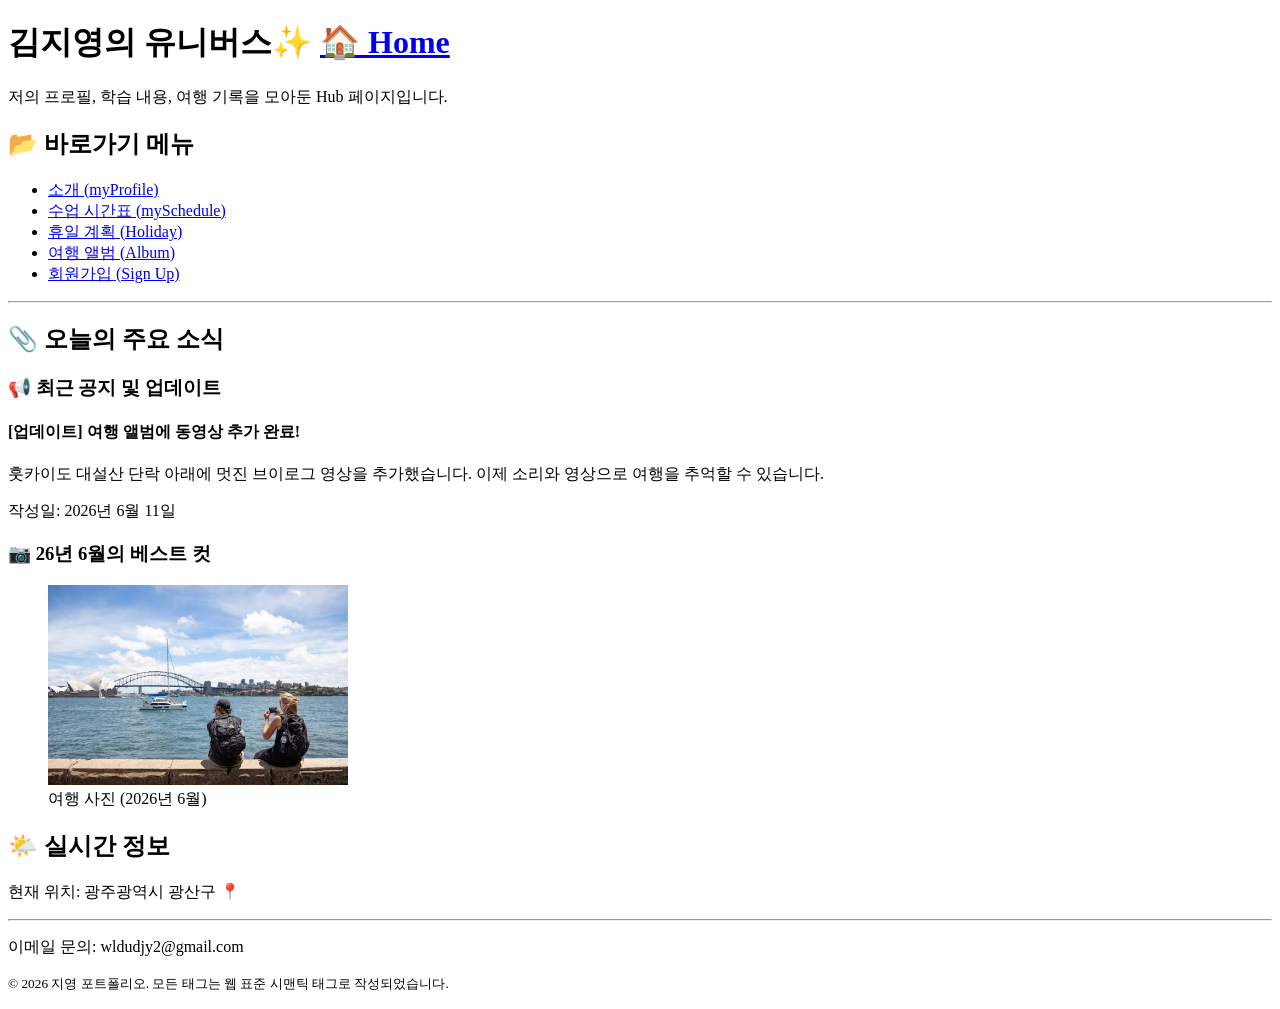
==== html/index.html @ 89a0f621 "26.07.15 교육장" ====
<!DOCTYPE html>
<html lang="ko">
<head>
    <meta charset="UTF-8">
     <meta name="viewport" content="width=device-width, initial-scale=1.0">
    <title>나의 개인 포털</title>
    <link rel="stylesheet" href="../CSS/style.css">
</head>
<body>
    <div class="container">
    <header>
        <h1>김지영의 유니버스✨ <a href="index.html" class="home-button">🏠 Home</a></h1>
        <p>저의 프로필, 학습 내용, 여행 기록을 모아둔 Hub 페이지입니다.</p>
    </header>
    <nav>
        <h2>📂 바로가기 메뉴</h2>
        <ul>
            <li><a href="myProfile.html">소개 (myProfile)</a></li>
            <li><a href="myClass.html">수업 시간표 (mySchedule)</a></li>
            <li><a href="myHoliday.html">휴일 계획 (Holiday)</a></li>
            <li><a href="myTrip.html">여행 앨범 (Album)</a></li>
            <li><a href="signUp.html">회원가입 (Sign Up)</a></li>
        </ul>
    </nav>
    <hr>

    <div class="content-wrapper">
        <main>    
            <h2>📎 오늘의 주요 소식</h2>

        <section> 
            <h3>📢 최근 공지 및 업데이트</h3>
            <article>
                <h4> [업데이트] 여행 앨범에 동영상 추가 완료!</h4>
                <p>훗카이도 대설산 단락 아래에 멋진 브이로그 영상을 추가했습니다. 이제 소리와 영상으로 여행을 추억할 수 있습니다.</p>
                <p>작성일: <time datetime="2026-06-11">2026년 6월 11일</time></p>
            </article>
        </section>
        <section>
            <h3>📷 26년 6월의 베스트 컷</h3>
            <figure>
                <img src="../media/image1.jpeg" alt="여행사진" width="300">
                <figcaption>여행 사진 (2026년 6월)</figcaption>
            </figure>
        </section>
        </main>

        <aside>
             <h2>🌤️ 실시간 정보</h2>
                <p>현재 위치: 광주광역시 광산구 📍</p>
        </aside>
        </div>

        <hr>
        <footer>
            <p>이메일 문의: wldudjy2@gmail.com</p>
            <p><small>© 2026 지영 포트폴리오. 모든 태그는 웹 표준 시맨틱 태그로 작성되었습니다.</small></p>
        </footer>
</div>
</body>
</html>
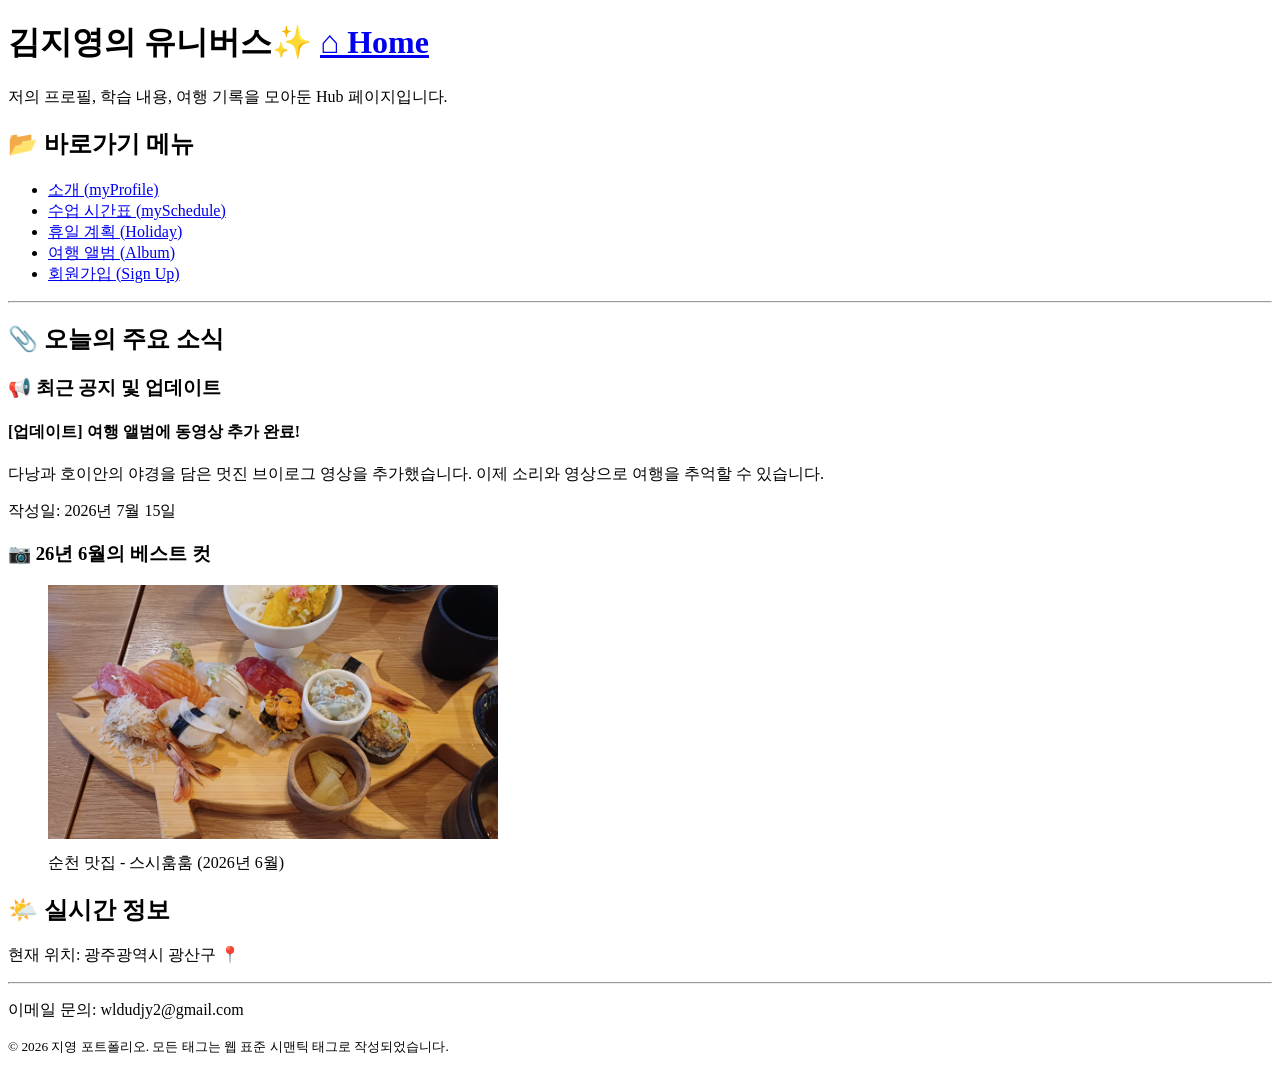
==== commit 81c7e34f: "CSS 편집 및 media 변경" ====
--- a/html/index.html
+++ b/html/index.html
@@ -9,7 +9,7 @@
 <body>
     <div class="container">
     <header>
-        <h1>김지영의 유니버스✨ <a href="index.html" class="home-button">🏠 Home</a></h1>
+        <h1>김지영의 유니버스✨ <a href="index.html" class="home-button">⌂ Home</a></h1>
         <p>저의 프로필, 학습 내용, 여행 기록을 모아둔 Hub 페이지입니다.</p>
     </header>
     <nav>
@@ -32,15 +32,15 @@
             <h3>📢 최근 공지 및 업데이트</h3>
             <article>
                 <h4> [업데이트] 여행 앨범에 동영상 추가 완료!</h4>
-                <p>훗카이도 대설산 단락 아래에 멋진 브이로그 영상을 추가했습니다. 이제 소리와 영상으로 여행을 추억할 수 있습니다.</p>
-                <p>작성일: <time datetime="2026-06-11">2026년 6월 11일</time></p>
+                <p>다낭과 호이안의 야경을 담은 멋진 브이로그 영상을 추가했습니다. 이제 소리와 영상으로 여행을 추억할 수 있습니다.</p>
+                <p>작성일: <time datetime="2026-07-15">2026년 7월 15일</time></p>
             </article>
         </section>
         <section>
             <h3>📷 26년 6월의 베스트 컷</h3>
             <figure>
-                <img src="../media/image1.jpeg" alt="여행사진" width="300">
-                <figcaption>여행 사진 (2026년 6월)</figcaption>
+                <img src="../media/image4.jpg" alt="순천맛집_스스훔훔" width="450" style="margin-bottom: 10px;">
+                <figcaption>순천 맛집 - 스시훔훔 (2026년 6월)</figcaption>
             </figure>
         </section>
         </main>
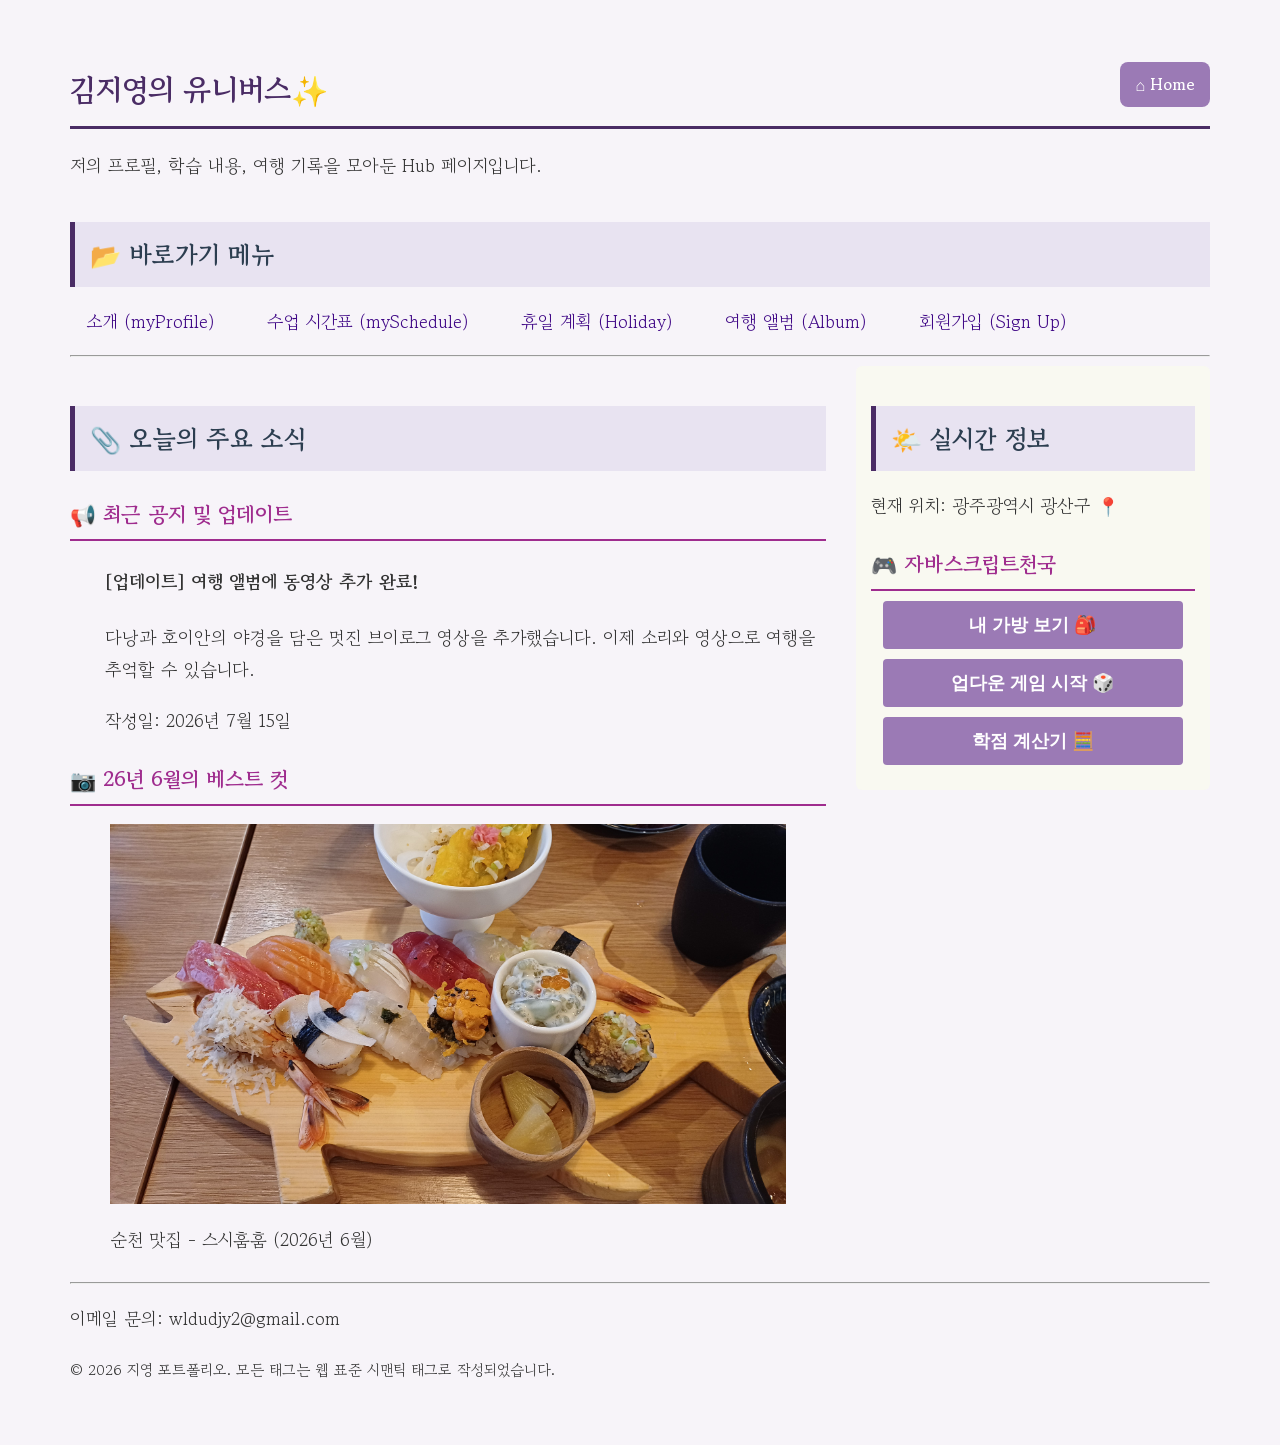
==== commit 8c3aaa52: "26.07.16 교육장" ====
--- a/html/index.html
+++ b/html/index.html
@@ -4,7 +4,7 @@
     <meta charset="UTF-8">
      <meta name="viewport" content="width=device-width, initial-scale=1.0">
     <title>나의 개인 포털</title>
-    <link rel="stylesheet" href="../CSS/style.css">
+    <link rel="stylesheet" href="../css/style.css">
 </head>
 <body>
     <div class="container">
@@ -48,6 +48,12 @@
         <aside>
              <h2>🌤️ 실시간 정보</h2>
                 <p>현재 위치: 광주광역시 광산구 📍</p>
+                <section class="game-area">
+                <h3>🎮 자바스크립트천국</h3>
+                <button class="btn-submit" onclick="showMyBag()">내 가방 보기 🎒</button>
+                <button class="btn-submit" onclick="startGame()">업다운 게임 시작 🎲</button>
+                <button class="btn-submit" onclick="checkGrade()">학점 계산기 🧮</button>
+                </section>
         </aside>
         </div>
 
@@ -57,5 +63,8 @@
             <p><small>© 2026 지영 포트폴리오. 모든 태그는 웹 표준 시맨틱 태그로 작성되었습니다.</small></p>
         </footer>
 </div>
+<script src="../script/bag.js"></script>
+<script src="../script/upDown.js"></script>
+<script src="../script/grade.js"></script>
 </body>
 </html>
--- a/css/style.css
+++ b/css/style.css
@@ -0,0 +1,299 @@
+
+@import url('https://fonts.googleapis.com/css2?family=Gowun+Batang:wght@400;700&display=swap');
+
+body {
+    font-family: 'Gowun Batang', serif;
+    font-weight: 400;
+    line-height: 1.8;                  
+    color: #333333;                  
+    background-color: #f7f4f9;       
+    font-size: 18px;
+}
+
+article {
+    padding-left: 35px;
+}
+
+.home-button{
+    float:right;
+    background-color:#9B7AB5;
+    color:white;
+    padding:8px 15px;
+    border-radius:8px;
+    text-decoration:none;
+    font-size:16px;
+    
+}
+
+.home-button:hover{
+    background:none;
+    background-color:#6A4F8A;
+}
+
+h1 {
+    color: #4A2C65;         /* 신뢰감을 주는 짙은 남색(Navy) */
+    font-size: 30px;           /* 글자 크기 */
+    padding-bottom: 10px;     /* 밑줄과 글자 사이의 여백 */
+    border-bottom: 3px solid #4A2C65; /* 제목 아래에 도톰한 메인 컬러 선 추가 */
+}
+
+h2 {
+    color: #2c3e50;             /* 메인 남색 적용 */
+    font-size: 25px;           /* h1보다 조금 작은 크기 */
+    background-color: #e8e3f1;  /* 밝은 보라색 배경색으로 한 줄을 채움 */
+    padding: 10px 15px;         /* 박스 내부 여백 (상하 10px, 좌우 15px) */
+    border-left: 5px solid #4A2C65; /* 왼쪽에 포인트가 되는 보라색 두꺼운 선 추가 */
+    margin-top: 40px;           /* 위쪽 콘텐츠와 충분한 거리 확보 */
+    margin-bottom: 15px;        /* 아래쪽 콘텐츠와의 간격 */
+}
+
+h3 {
+    color: #9f2c8e;             /* 포인트 자주색 적용 */
+    font-size: 21px;           /* 본문보다 약간 큰 크기 */
+    padding-bottom: 5px;        /* 밑줄과의 간격 */
+    border-bottom: 2px solid #9f2c8e; /* 아래쪽에 깔끔한 실선 추가 */
+    margin-top: 25px;
+    margin-bottom: 10px;
+}
+
+a {
+    color: #3f0786;         /* 링크는 선명한 보라색 */
+    text-decoration: none;  /* 밑줄 제거하여 깔끔하게 처리 */
+}
+
+a:hover {
+    text-decoration: underline;
+}
+
+* {
+    box-sizing: border-box;
+}
+
+.container {
+    max-width: 1200px;       
+    margin: 12px auto;         /* 위아래 여백은 12px, 좌우는 알아서(auto) 채워 중앙 정렬 */
+    padding: 30px;          /* 브라우저 가장자리에 딱 붙지 않도록 안쪽 여백 추가 */
+}
+
+.trip-card {
+    background-color: #ffffff;      /* 카드 배경은 깔끔한 흰색 */
+    border: 1px solid #e0e0e0;      /* 연한 회색 테두리 선 */
+    border-radius: 15px;             /* 모서리를 부드럽게 깎음 */
+    padding: 20px;                  /* 카드 내부 테두리와 콘텐츠 사이의 두툼한 여백 */
+    margin-bottom: 25px;            /* 카드와 카드 사이가 떨어지도록 바깥 아래 여백 추가 */
+    
+    
+    /* 그림자 효과 효과 (선택 사항이지만 박스 모델의 입체감을 주기 좋습니다) */
+    box-shadow: 0 2px 5px rgba(0,0,0,0.05); 
+
+    /* 위치 변경(transform)과 그림자(box-shadow)가 변할 때 0.3초 동안 부드럽게 움직이도록 설정 */
+    transition: transform 0.3s ease, box-shadow 0.3s ease;
+}
+
+.trip-card:hover {
+    transform: translateY(-8px);     /* 카드를 Y축(위쪽) 방향으로 8px만큼 들어 올림 */
+    box-shadow: 0 10px 20px rgba(0, 0, 0, 0.15); /* 그림자를 더 넓고 진하게 하여 공중 붕 뜬 입체감 부여 */
+}
+
+.trip-grid-container {
+    display: grid;                  /* 카드들을 가로로 나란히 배치 */
+    grid-template-columns: repeat(3, 1fr); /* 세 개의 열로 나누기 */
+    gap: 15px;                          /* 카드 사이의 간격을 일정하게 유지 */
+    margin-top: 25px;                     /* 위쪽 콘텐츠와의 간격 */
+}
+
+/* 카드 내부의 이미지 조절 */
+.trip-card img {
+    display: block;                 /* 이미지를 블록화하여 아래 글씨와 자연스럽게 줄바꿈 */
+    margin-bottom: 2px;            /* 이미지와 아래 설명 글씨 사이의 여백 */
+    max-width: 100%;                /* 이미지가 부모 박스 밖으로 삐져나가지 않게 방지 */
+    height: 250px;
+    margin: 0 auto;                 /* 이미지가 카드 안에서 중앙에 위치하도록 설정 */
+}
+
+figure img{
+    width: 100%;
+    height: auto;
+    margin-bottom: 10px;
+}
+
+audio {
+    display: block;
+    margin: 0 auto;
+}
+
+/* 시간표 테이블 정돈 (myClass.html) */
+table {
+    width: 100%;                    /* 테이블이 부모 폭(800px)에 가득 차도록 설정 */
+    border-collapse: collapse;      /* HTML 특유의 겹치고 떨어져 있는 이중 테두리를 하나로 병합 */
+    margin-top: 20px;
+}
+
+th, td {
+    border: 1px solid #a07bcf;      /* 얇고 정돈된 테두리 */
+    padding: 12px;                  /* 셀 내부 여백을 늘려 쾌적하게 텍스트 배치 */
+    text-align: center;             /* 글자 중앙 정렬 */
+}
+
+th {
+    background-color: #d2c6e7;      /* 헤더 영역 배경색 지정을 통한 구분 */
+}
+
+
+fieldset {
+    border: 1px solid #3f0786;      /* 딱딱한 검은 선을 보라색으로 변경 */
+    border-radius: 6px;             /* 모서리를 둥글게 처리 */
+    padding: 20px;                  /* 그룹 상자 내부 여백을 두툼하게 설정 */
+    margin-bottom: 20px;            /* fieldset끼리 서로 겹치지 않게 바깥 여백 추가 */
+}
+
+legend {
+    font-weight: bold;              /* 그룹 제목은 두껍게 */
+    color: #9f2c8e;                 /* 메인 자주색 적용 */
+    padding: 0 10px;                /* 선과 글자가 붙지 않도록 좌우 여백 추가 */
+}
+
+/* 텍스트 입력창, 비밀번호창, 셀렉트 박스 일괄 디자인 (태그 및 속성 선택자 활용) */
+input[type="text"],
+input[type="password"],
+input[type="email"],
+input[type="date"],
+select,
+textarea {
+    width: 100%;                    /* 입력창들을 부모 박스 가로 폭에 가득 차게 늘림 */
+    padding: 10px;                  /* 글자가 입력되는 내부 여백을 늘려 쾌적하게 만듦 */
+    margin-top: 5px;                /* label 글씨 바로 밑으로 내려오도록 위쪽 마진 추가 */
+    margin-bottom: 15px;            /* 다음 항목과의 간격 벌리기 */
+    border: 1px solid #cccccc;      /* 부드러운 테두리 선 */
+    border-radius: 4px;             /* 입력창 모서리 깎기 */
+    font-family: inherit;           /* body에 지정된 구글 폰트를 입력창 내부에도 상속 */
+    font-size: 0.95em;
+}
+
+/* 라디오 버튼과 체크박스는 가로 폭 100%에서 제외 (중요!) */
+input[type="radio"],
+input[type="checkbox"] {
+    width: auto;                    /* 동그라미/네모 상자가 거대해지는 것을 방지 */
+    margin-right: 5px;              /* 우측 글씨와의 간격 확보 */
+    cursor: pointer;                /* 마우스를 올렸을 때 손가락 모양으로 변경 */
+}
+
+/* 자기소개창(textarea) 크기 고정 */
+textarea {
+    resize: vertical;               /* 사용자가 가로로 늘려서 레이아웃이 깨지는 것을 방지 (세로만 조절 가능) */
+    min-height: 120px;              /* 최소 높이 지정 */
+}
+
+/* 버튼 공통 스타일링 */
+.btn-submit,
+.btn-reset {
+    padding: 12px 25px;             /* 버튼을 누르기 편하게 뚱뚱하게 만듦 */
+    font-size: 1em;
+    font-weight: bold;
+    border: none;                   /* 기본 브라우저가 주는 투박한 테두리 제거 */
+    border-radius: 4px;             /* 모서리 둥글게 */
+    cursor: pointer;                /* 마우스 포인터 손가락 모양으로 */
+    margin-right: 10px;             /* 버튼끼리 떨어지도록 우측 간격 추가 */
+    margin-bottom: 25px;            /* 버튼과 아래쪽 콘텐츠 사이의 간격 */
+    transition: all 0.2s ease;
+}
+
+/* 회원가입 버튼, 자바스크립트 천국 하위 버튼 개별 스타일 (메인 포인터 컬러) */
+.btn-submit {
+    background-color: #9B7AB5;      /* 메인 보라색 배경 */
+    color: #ffffff;                 /* 글자색 흰색 */
+}
+
+.btn-submit:hover{    
+    background:none;
+    background-color:#6A4F8A;
+}
+
+aside .btn-submit {
+    display: block;
+    width: 300px;
+    margin: 0 auto 10px;
+}
+
+/* 다시 작성 버튼 개별 스타일 (서브 회색 컬러) */
+.btn-reset {
+    background-color: #bdc3c7;      /* 차분한 회색 배경 */
+    color: #ffffff;
+}
+
+.btn-reset:hover{
+    background:none;
+    background-color:#82878b;
+}
+
+/* 네비게이션 바 스타일링 */
+nav ul {
+    display: flex;
+    list-style: none;
+    padding: 0;
+    gap: 20px;
+}
+
+nav a {
+    padding: 8px 16px;
+    border-radius: 4px;
+    transition: background-color 0.3s ease, color 0.3s ease; /* 부드러운 변화 */
+}
+
+nav a:hover {
+    background-color: #6A4F8A;
+    color: #ffffff;
+}
+
+/** Flexbox로 메인 콘텐츠와 사이드바를 나란히 배치하기 **/ 
+main {
+    flex: 7;            /* 전체 공간 중 70%만큼의 비율을 차지 */
+}
+aside {
+    flex: 3;            /* 전체 공간 중 30%만큼의 비율을 차지 */
+    background-color: #f9f9f1; /* 사이드바 구분을 위해 연한 배경색 추가 */
+    border-radius: 6px;
+    padding: 15px;
+}
+aside h2 {
+    margin-top: 25px;
+}
+.content-wrapper {
+    display: flex;      /* 가로 배치 선언 */
+    gap: 30px;          /* 본문과 사이드바 사이의 여백 */
+    align-items: flex-start; /* 두 영역의 높이가 달라도 디자인이 깨지지 않게 설정 */
+}
+
+/* 화면 가로 폭이 768px 이하(모바일 기기 수준)가 되면 아래 규칙들이 발동합니다. */
+@media (max-width: 768px) {
+    
+    /* 1. 메인 메뉴바를 가로 배치에서 세로 쌓기 구조로 변경 */
+    nav ul {
+        flex-direction: column;
+        gap: 10px;
+    }
+    
+    /* 2. ★ 추가: 오늘의 주요소식(main)과 실시간 정보(aside)를 세로 1열로 정렬 */
+    .content-wrapper {
+        flex-direction: column; /* 가로(row)로 나열되던 flex 아이템들을 세로(column)로 변경 */
+        gap: 20px;
+    }
+
+    /* 모바일에서는 본문과 사이드바가 둘 다 화면 꽉 차게 100% 폭을 쓰도록 유도 */
+    main, aside {
+        width: 100%;
+    }
+     article{
+        padding-left:0;
+    }
+
+
+    
+    /* 3. 여행 앨범 3열 바둑판을 모바일에서는 1열(1fr)로 늘려서 시원하게 보여줌 */
+    .trip-grid-container {
+        grid-template-columns: 1fr;          /* 부모 박스 가득 차게 */
+    }
+    .trip-card {
+    width: 100%;
+    }
+}
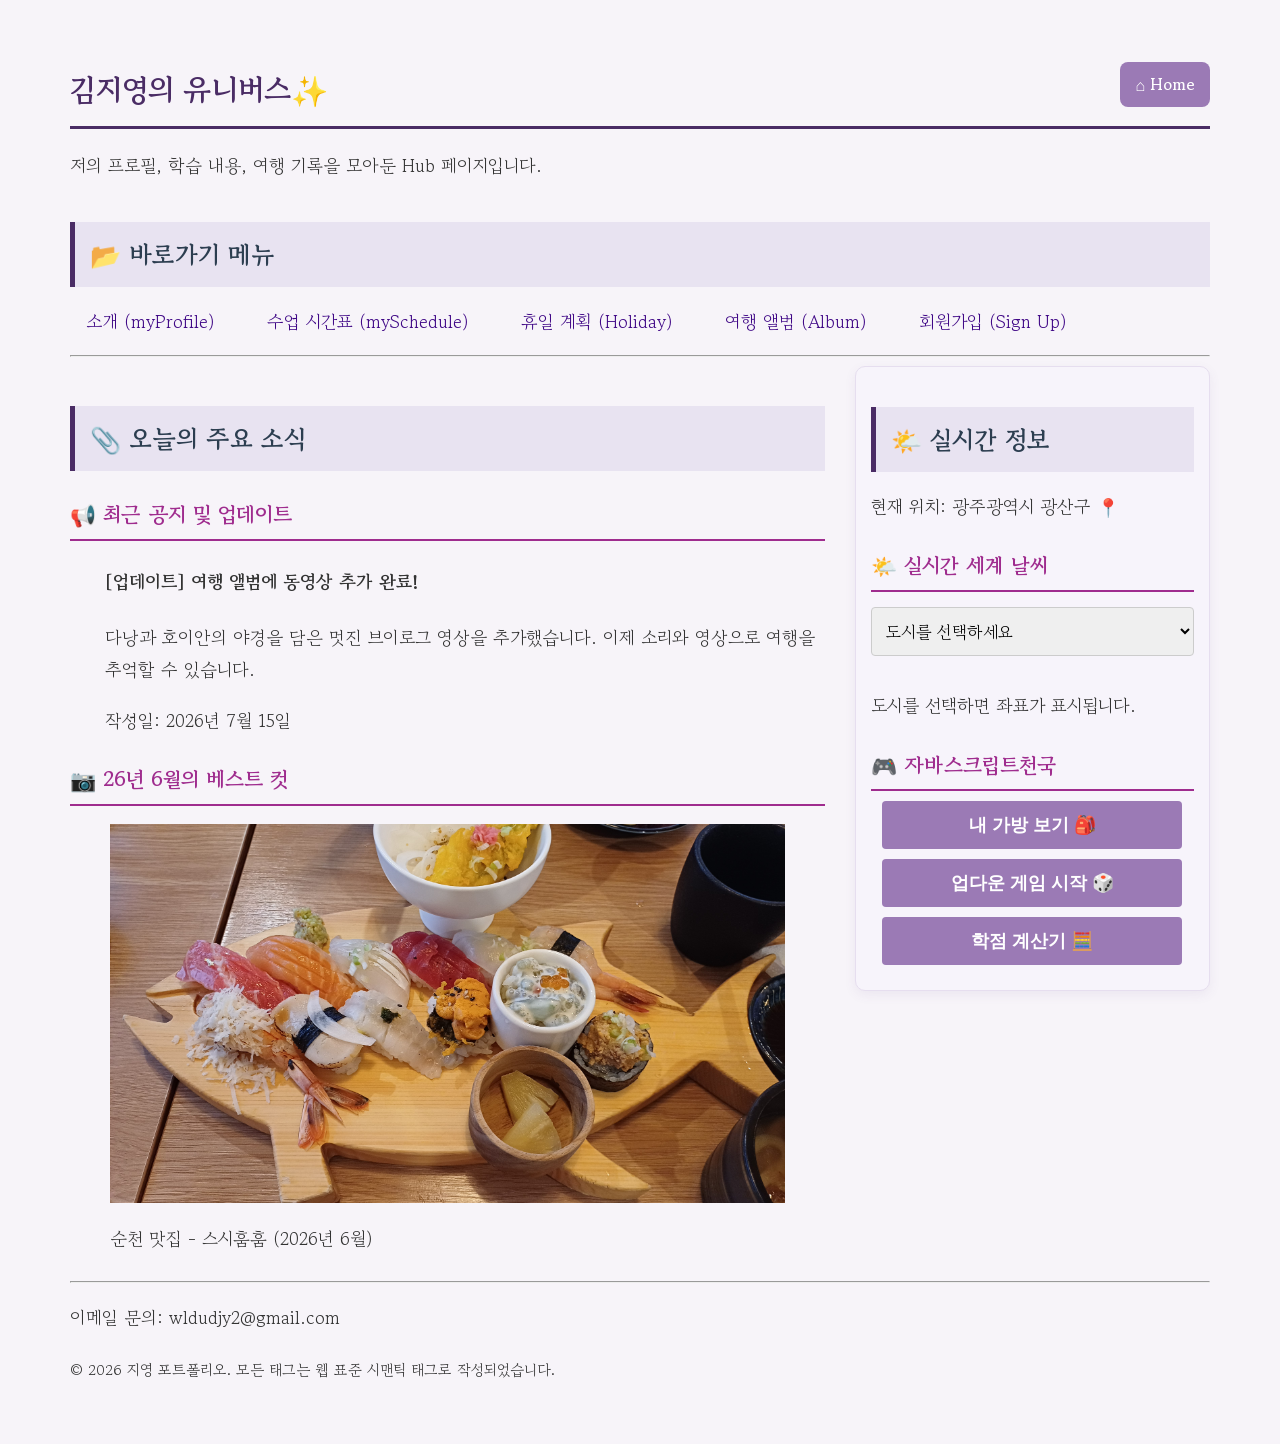
==== commit 6698da65: "과제 필수조건 완료" ====
--- a/html/index.html
+++ b/html/index.html
@@ -48,6 +48,20 @@
         <aside>
              <h2>🌤️ 실시간 정보</h2>
                 <p>현재 위치: 광주광역시 광산구 📍</p>
+                <section>
+                    <h3>🌤️ 실시간 세계 날씨</h3>
+                    <select id="city-select">
+                        <option value="none">도시를 선택하세요</option>
+                        <option value="37.56,126.97">대한민국 서울 🇰🇷</option>
+                        <option value="35.67,139.65">일본 도쿄 🇯🇵</option>
+                        <option value="48.85,2.35">프랑스 파리 🇫🇷</option>
+                        <option value="40.71,-74.01">미국 뉴욕 US</option>
+                        <option value="51.51,-0.13">영국 런던 UK</option>
+                    </select>
+                    <div id="weather-box">
+                        <p>도시를 선택하면 좌표가 표시됩니다.</p>
+                    </div>
+                </section>
                 <section class="game-area">
                 <h3>🎮 자바스크립트천국</h3>
                 <button class="btn-submit" onclick="showMyBag()">내 가방 보기 🎒</button>
@@ -66,5 +80,6 @@
 <script src="../script/bag.js"></script>
 <script src="../script/upDown.js"></script>
 <script src="../script/grade.js"></script>
+<script type="module" src="../script/realtimeInfo.js"></script>    
 </body>
-</html>+</html>
--- a/css/style.css
+++ b/css/style.css
@@ -251,13 +251,16 @@
 }
 aside {
     flex: 3;            /* 전체 공간 중 30%만큼의 비율을 차지 */
-    background-color: #f9f9f1; /* 사이드바 구분을 위해 연한 배경색 추가 */
-    border-radius: 6px;
+    background-color: #F7F4FB; /* 사이드바 구분을 위해 연한 배경색 추가 */
+    border-radius: 10px;
+    border: 1px solid #E6DEEF;
+    box-shadow: 0 4px 12px rgba(108, 74, 145, 0.08);
     padding: 15px;
 }
 aside h2 {
     margin-top: 25px;
 }
+
 .content-wrapper {
     display: flex;      /* 가로 배치 선언 */
     gap: 30px;          /* 본문과 사이드바 사이의 여백 */
@@ -296,4 +299,4 @@
     .trip-card {
     width: 100%;
     }
-}+}
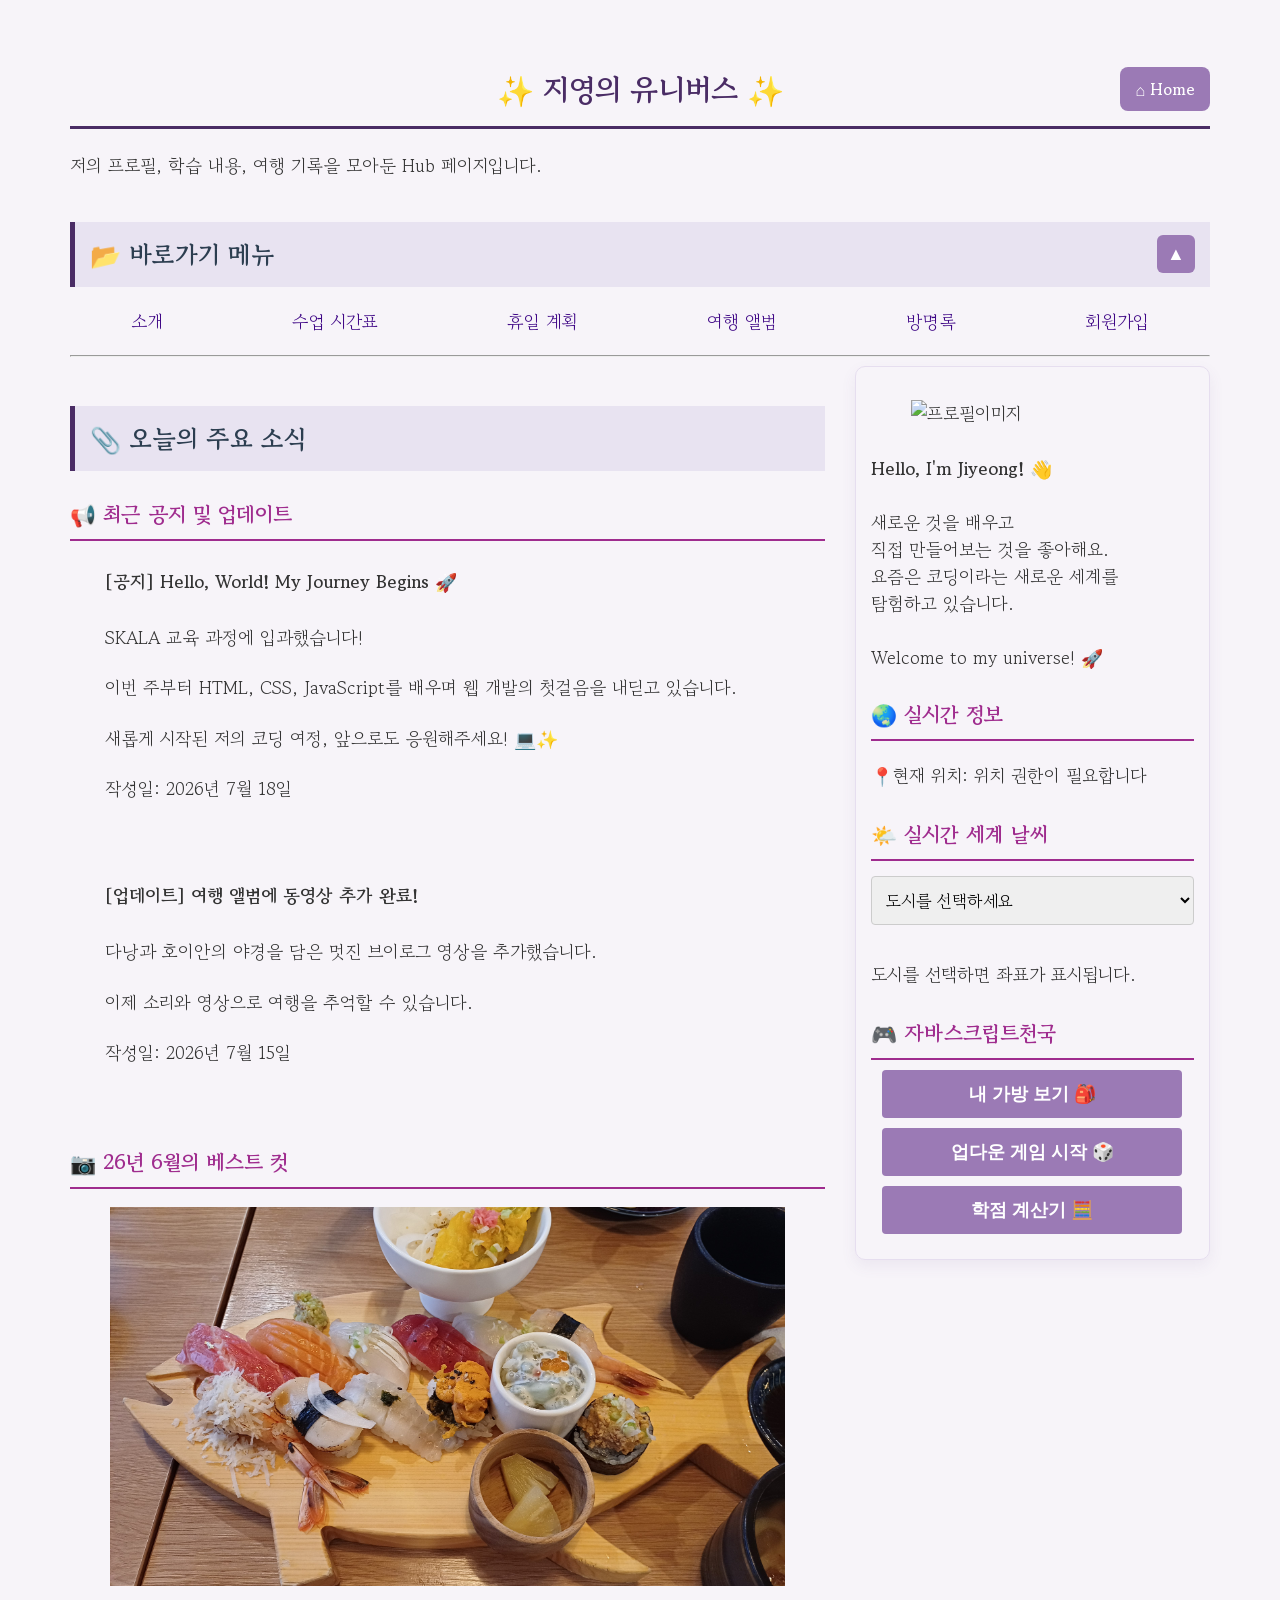
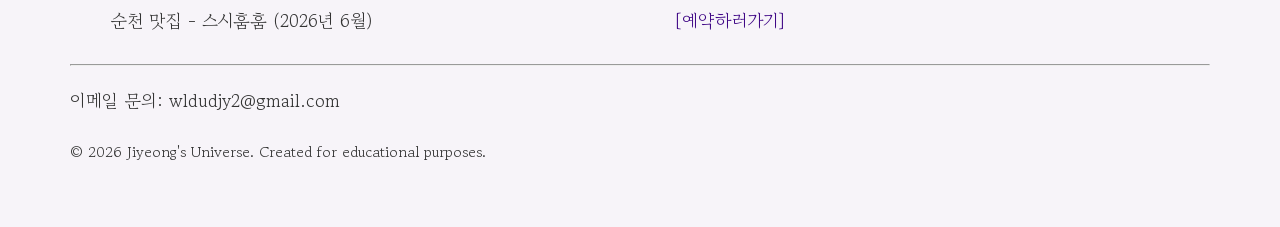
==== commit 9e866ac6: "추가기능 구현" ====
--- a/html/index.html
+++ b/html/index.html
@@ -9,17 +9,21 @@
 <body>
     <div class="container">
     <header>
-        <h1>김지영의 유니버스✨ <a href="index.html" class="home-button">⌂ Home</a></h1>
+        <h1 class="rainbow-title">✨ 지영의 유니버스 ✨ <a href="index.html" class="home-button">⌂ Home</a></h1>
         <p>저의 프로필, 학습 내용, 여행 기록을 모아둔 Hub 페이지입니다.</p>
     </header>
-    <nav>
-        <h2>📂 바로가기 메뉴</h2>
-        <ul>
-            <li><a href="myProfile.html">소개 (myProfile)</a></li>
-            <li><a href="myClass.html">수업 시간표 (mySchedule)</a></li>
-            <li><a href="myHoliday.html">휴일 계획 (Holiday)</a></li>
-            <li><a href="myTrip.html">여행 앨범 (Album)</a></li>
-            <li><a href="signUp.html">회원가입 (Sign Up)</a></li>
+    <nav class="shortcut-nav">
+        <h2 class="nav-title">
+            📂 바로가기 메뉴
+            <button type="button" class="nav-toggle" aria-expanded="true" aria-controls="shortcut-menu">▼</button>
+        </h2>
+        <ul id="shortcut-menu">
+            <li><a href="myProfile.html">소개</a></li>
+            <li><a href="myClass.html">수업 시간표</a></li>
+            <li><a href="myHoliday.html">휴일 계획</a></li>
+            <li><a href="myTrip.html">여행 앨범</a></li>
+            <li><a href="GuestBook.html">방명록</a></li>
+            <li><a href="signUp.html">회원가입</a></li>
         </ul>
     </nav>
     <hr>
@@ -31,55 +35,86 @@
         <section> 
             <h3>📢 최근 공지 및 업데이트</h3>
             <article>
+                <h4>[공지] Hello, World! My Journey Begins 🚀</h4>
+                <p>SKALA 교육 과정에 입과했습니다!</p>
+                <p>이번 주부터 HTML, CSS, JavaScript를 배우며 웹 개발의 첫걸음을 내딛고 있습니다.</p>
+                <p>새롭게 시작된 저의 코딩 여정, 앞으로도 응원해주세요! 💻✨</p>
+                <p>작성일: <time datetime="2026-07-18">2026년 7월 18일</time></p>
+
+                <br>
+
                 <h4> [업데이트] 여행 앨범에 동영상 추가 완료!</h4>
-                <p>다낭과 호이안의 야경을 담은 멋진 브이로그 영상을 추가했습니다. 이제 소리와 영상으로 여행을 추억할 수 있습니다.</p>
+                <p>다낭과 호이안의 야경을 담은 멋진 브이로그 영상을 추가했습니다.</p>
+                <p>이제 소리와 영상으로 여행을 추억할 수 있습니다.</p>
                 <p>작성일: <time datetime="2026-07-15">2026년 7월 15일</time></p>
             </article>
         </section>
+        <br>
         <section>
             <h3>📷 26년 6월의 베스트 컷</h3>
             <figure>
                 <img src="../media/image4.jpg" alt="순천맛집_스스훔훔" width="450" style="margin-bottom: 10px;">
-                <figcaption>순천 맛집 - 스시훔훔 (2026년 6월)</figcaption>
+                <figcaption class="caption-link-row">
+                    <span>순천 맛집 - 스시훔훔 (2026년 6월)</span>
+                    <a href="https://map.naver.com/p/entry/place/1704355269?lng=127.5482881&lat=34.9224525&placePath=%2Fhome&entry=plt&searchType=place&c=15.00,0,0,0,dh" target="_blank" rel="noopener noreferrer">[예약하러가기]</a>
+                </figcaption>
             </figure>
         </section>
         </main>
 
         <aside>
-             <h2>🌤️ 실시간 정보</h2>
-                <p>현재 위치: 광주광역시 광산구 📍</p>
-                <section>
-                    <h3>🌤️ 실시간 세계 날씨</h3>
-                    <select id="city-select">
-                        <option value="none">도시를 선택하세요</option>
-                        <option value="37.56,126.97">대한민국 서울 🇰🇷</option>
-                        <option value="35.67,139.65">일본 도쿄 🇯🇵</option>
-                        <option value="48.85,2.35">프랑스 파리 🇫🇷</option>
-                        <option value="40.71,-74.01">미국 뉴욕 US</option>
-                        <option value="51.51,-0.13">영국 런던 UK</option>
-                    </select>
-                    <div id="weather-box">
-                        <p>도시를 선택하면 좌표가 표시됩니다.</p>
-                    </div>
-                </section>
-                <section class="game-area">
+            <section style="line-height: 1.5;">
+            <figure>
+                <img src="../media/profile.png" alt="프로필이미지" style="margin-bottom: 10px;">
+            </figure>
+                <p>
+                <strong>Hello, I'm Jiyeong! 👋</strong><br><br>
+                새로운 것을 배우고<br>
+                직접 만들어보는 것을 좋아해요.<br>
+                요즘은 코딩이라는 새로운 세계를<br>
+                탐험하고 있습니다.<br><br>
+                Welcome to my universe! 🚀
+                </p>
+            </section>
+            <section>
+                <h3>🌏 실시간 정보</h3>
+                <p>📍현재 위치: <span id="current-location">위치 확인 중...</span></p>
+            </section>
+                
+            <section>
+                <h3>🌤️ 실시간 세계 날씨</h3>
+                <select id="city-select">
+                    <option value="none">도시를 선택하세요</option>
+                    <option value="37.56,126.97">대한민국 서울 🇰🇷</option>
+                    <option value="35.67,139.65">일본 도쿄 🇯🇵</option>
+                    <option value="48.85,2.35">프랑스 파리 🇫🇷</option>
+                    <option value="40.71,-74.01">미국 뉴욕 US</option>
+                    <option value="51.51,-0.13">영국 런던 UK</option>
+                </select>
+                <div id="weather-box">
+                    <p>도시를 선택하면 좌표가 표시됩니다.</p>
+                </div>
+            </section>
+            <section class="game-area">
                 <h3>🎮 자바스크립트천국</h3>
                 <button class="btn-submit" onclick="showMyBag()">내 가방 보기 🎒</button>
                 <button class="btn-submit" onclick="startGame()">업다운 게임 시작 🎲</button>
                 <button class="btn-submit" onclick="checkGrade()">학점 계산기 🧮</button>
-                </section>
+            </section>
         </aside>
         </div>
 
         <hr>
         <footer>
             <p>이메일 문의: wldudjy2@gmail.com</p>
-            <p><small>© 2026 지영 포트폴리오. 모든 태그는 웹 표준 시맨틱 태그로 작성되었습니다.</small></p>
+            <p><small>© 2026 Jiyeong's Universe. Created for educational purposes.</small></p>
         </footer>
 </div>
 <script src="../script/bag.js"></script>
 <script src="../script/upDown.js"></script>
 <script src="../script/grade.js"></script>
+<script src="../script/navToggle.js"></script>
+<script src="../script/currentLocation.js"></script>
 <script type="module" src="../script/realtimeInfo.js"></script>    
 </body>
 </html>
--- a/css/style.css
+++ b/css/style.css
@@ -14,14 +14,21 @@
     padding-left: 35px;
 }
 
+mark {
+    background-color: #e8e3f1;
+    color: #4A2C65;
+    padding: 2px 5px;
+    border-radius: 2px;
+}
+
 .home-button{
-    float:right;
     background-color:#9B7AB5;
     color:white;
     padding:8px 15px;
     border-radius:8px;
     text-decoration:none;
     font-size:16px;
+    transition: all 0.4s ease;
     
 }
 
@@ -31,10 +38,46 @@
 }
 
 h1 {
-    color: #4A2C65;         /* 신뢰감을 주는 짙은 남색(Navy) */
+    display: flex;
+    align-items: center;
+    justify-content: space-between;
+    gap: 15px;
+    color: #4A2C65;         /* 짙은 보라색 포인트 컬러 */
     font-size: 30px;           /* 글자 크기 */
     padding-bottom: 10px;     /* 밑줄과 글자 사이의 여백 */
     border-bottom: 3px solid #4A2C65; /* 제목 아래에 도톰한 메인 컬러 선 추가 */
+}
+
+.rainbow-title {
+    justify-content: center;
+    position: relative;
+    animation: rainbowText 4s linear infinite;
+}
+
+.rainbow-title .home-button {
+    position: absolute;
+    right: 0;
+}
+
+@keyframes rainbowText {
+    0% {
+        color: #e63946;
+    }
+    20% {
+        color: #f77f00;
+    }
+    40% {
+        color: #2a9d8f;
+    }
+    60% {
+        color: #457b9d;
+    }
+    80% {
+        color: #7b2cbf;
+    }
+    100% {
+        color: #e63946;
+    }
 }
 
 h2 {
@@ -47,6 +90,24 @@
     margin-bottom: 15px;        /* 아래쪽 콘텐츠와의 간격 */
 }
 
+.profile-page ul,
+.profile-page ol,
+.profile-page dl {
+    padding: 20px 20px;
+    margin: 0px;
+    transition: background-color 0.2s ease;
+}
+
+.profile-page h2 {
+    margin-bottom: 0;
+}
+
+.profile-page ul:hover,
+.profile-page ol:hover,
+.profile-page dl:hover {
+    background-color: #ffffff;
+}
+
 h3 {
     color: #9f2c8e;             /* 포인트 자주색 적용 */
     font-size: 21px;           /* 본문보다 약간 큰 크기 */
@@ -75,7 +136,8 @@
     padding: 30px;          /* 브라우저 가장자리에 딱 붙지 않도록 안쪽 여백 추가 */
 }
 
-.trip-card {
+.media-card {
+    --card-rotate: 0deg;
     background-color: #ffffff;      /* 카드 배경은 깔끔한 흰색 */
     border: 1px solid #e0e0e0;      /* 연한 회색 테두리 선 */
     border-radius: 15px;             /* 모서리를 부드럽게 깎음 */
@@ -88,14 +150,23 @@
 
     /* 위치 변경(transform)과 그림자(box-shadow)가 변할 때 0.3초 동안 부드럽게 움직이도록 설정 */
     transition: transform 0.3s ease, box-shadow 0.3s ease;
-}
-
-.trip-card:hover {
-    transform: translateY(-8px);     /* 카드를 Y축(위쪽) 방향으로 8px만큼 들어 올림 */
+    transform: rotate(var(--card-rotate));
+}
+
+.media-card:hover {
+    transform: translateY(-8px) rotate(var(--card-rotate));     /* 카드를 Y축(위쪽) 방향으로 8px만큼 들어 올림 */
     box-shadow: 0 10px 20px rgba(0, 0, 0, 0.15); /* 그림자를 더 넓고 진하게 하여 공중 붕 뜬 입체감 부여 */
 }
 
-.trip-grid-container {
+.left-card {
+    --card-rotate: -2deg;
+}
+
+.right-card {
+    --card-rotate: 2deg;
+}
+
+.media-grid-container {
     display: grid;                  /* 카드들을 가로로 나란히 배치 */
     grid-template-columns: repeat(3, 1fr); /* 세 개의 열로 나누기 */
     gap: 15px;                          /* 카드 사이의 간격을 일정하게 유지 */
@@ -103,7 +174,7 @@
 }
 
 /* 카드 내부의 이미지 조절 */
-.trip-card img {
+.media-card img {
     display: block;                 /* 이미지를 블록화하여 아래 글씨와 자연스럽게 줄바꿈 */
     margin-bottom: 2px;            /* 이미지와 아래 설명 글씨 사이의 여백 */
     max-width: 100%;                /* 이미지가 부모 박스 밖으로 삐져나가지 않게 방지 */
@@ -111,12 +182,59 @@
     margin: 0 auto;                 /* 이미지가 카드 안에서 중앙에 위치하도록 설정 */
 }
 
+#trip-map {
+    width: 100%;
+    height: 460px;
+    margin: 25px 0;
+    border: 1px solid #e0e0e0;
+    border-radius: 8px;
+}
+
+.trip-marker {
+    width: 16px;
+    height: 16px;
+    background-color: #e63946;
+    border: 3px solid #ffffff;
+    border-radius: 50%;
+    box-shadow: 0 2px 8px rgba(0, 0, 0, 0.35);
+}
+
+.trip-popup {
+    text-align: center;
+}
+
+.trip-popup strong {
+    display: block;
+    margin-bottom: 8px;
+    color: #4A2C65;
+    font-size: 16px;
+}
+
+.trip-popup img {
+    display: block;
+    width: 240px;
+    height: 160px;
+    object-fit: cover;
+    border-radius: 6px;
+}
+
 figure img{
     width: 100%;
     height: auto;
     margin-bottom: 10px;
 }
 
+.caption-link-row {
+    display: flex;
+    justify-content: space-between;
+    align-items: center;
+    gap: 12px;
+}
+
+.caption-link-row a {
+    flex-shrink: 0;
+}
+
 audio {
     display: block;
     margin: 0 auto;
@@ -125,6 +243,7 @@
 /* 시간표 테이블 정돈 (myClass.html) */
 table {
     width: 100%;                    /* 테이블이 부모 폭(800px)에 가득 차도록 설정 */
+    table-layout: fixed;
     border-collapse: collapse;      /* HTML 특유의 겹치고 떨어져 있는 이중 테두리를 하나로 병합 */
     margin-top: 20px;
 }
@@ -137,6 +256,18 @@
 
 th {
     background-color: #d2c6e7;      /* 헤더 영역 배경색 지정을 통한 구분 */
+}
+
+.schedule-image-cell {
+    padding: 10px;
+}
+
+.schedule-image {
+    display: block;
+    width: 100%;
+    height: 100%;
+    max-height: 320px;
+    object-fit: cover;
 }
 
 
@@ -151,6 +282,10 @@
     font-weight: bold;              /* 그룹 제목은 두껍게 */
     color: #9f2c8e;                 /* 메인 자주색 적용 */
     padding: 0 10px;                /* 선과 글자가 붙지 않도록 좌우 여백 추가 */
+}
+
+fieldset:hover {
+    background-color: rgba(253, 253, 254, 0.6);
 }
 
 /* 텍스트 입력창, 비밀번호창, 셀렉트 박스 일괄 디자인 (태그 및 속성 선택자 활용) */
@@ -230,8 +365,37 @@
 nav ul {
     display: flex;
     list-style: none;
-    padding: 0;
     gap: 20px;
+    justify-content: space-between;
+    padding: 0 45px;
+}
+
+.nav-title {
+    display: flex;
+    align-items: center;
+    justify-content: space-between;
+    gap: 12px;
+}
+
+.nav-toggle {
+    display: inline-block;
+    width: 38px;
+    height: 38px;
+    border: none;
+    border-radius: 6px;
+    background-color: #9B7AB5;
+    color: #ffffff;
+    font-size: 18px;
+    font-weight: bold;
+    cursor: pointer;
+}
+
+.nav-toggle:hover {
+    background-color: #6A4F8A;
+}
+
+.shortcut-nav.is-collapsed ul {
+    display: none;
 }
 
 nav a {
@@ -251,10 +415,10 @@
 }
 aside {
     flex: 3;            /* 전체 공간 중 30%만큼의 비율을 차지 */
-    background-color: #F7F4FB; /* 사이드바 구분을 위해 연한 배경색 추가 */
+    background-color: #908f9000; /* 사이드바 구분을 위해 연한 배경색 추가 */
     border-radius: 10px;
     border: 1px solid #E6DEEF;
-    box-shadow: 0 4px 12px rgba(108, 74, 145, 0.08);
+    box-shadow: 0 6px 15px rgba(108, 74, 145, 0.08);
     padding: 15px;
 }
 aside h2 {
@@ -267,9 +431,90 @@
     align-items: flex-start; /* 두 영역의 높이가 달라도 디자인이 깨지지 않게 설정 */
 }
 
+.guest-input-row {
+    display: flex;
+    align-items: center;
+    gap: 10px;
+}
+
+.guest-input-row input {
+    width: 250px;
+    margin: 0;
+}
+
+#message {
+    margin-bottom: 6px;
+}
+
+.guest-submit {
+    margin-top: 0;
+}
+
+.guestbook-area ul {
+    list-style: none;
+    padding: 0;
+}
+
+.guestbook-area li {
+    background-color: #ffffff;
+    border: 1px solid #e0e0e0;
+    border-left: 5px solid #9B7AB5;
+    border-radius: 6px;
+    padding: 15px;
+    margin-bottom: 12px;
+}
+
+.guestbook-area strong {
+    color: #4A2C65;
+}
+
+.guestbook-area p {
+    margin: 6px 0;
+}
+
+.guestbook-area span {
+    color: #777777;
+    font-size: 14px;
+}
+
+.guestbook-actions {
+    display: flex;
+    gap: 8px;
+    margin-top: 10px;
+}
+
+.guestbook-actions button {
+    border: none;
+    border-radius: 4px;
+    background-color: #e8e3f1;
+    color: #4A2C65;
+    padding: 6px 12px;
+    cursor: pointer;
+}
+
+.guestbook-actions button:hover {
+    background-color: #d2c6e7;
+}
+
 /* 화면 가로 폭이 768px 이하(모바일 기기 수준)가 되면 아래 규칙들이 발동합니다. */
 @media (max-width: 768px) {
-    
+    h1 {
+        font-size: 24px;
+    }
+
+    .home-button {
+        flex-shrink: 0;
+        padding: 6px 12px;
+        font-size: 0;
+        transition: all 0.2s ease;
+    }
+
+    .home-button::before {
+        content: "⌂";
+        font-size: 14px;
+        transition: all 0.2s ease;
+    }
+
     /* 1. 메인 메뉴바를 가로 배치에서 세로 쌓기 구조로 변경 */
     nav ul {
         flex-direction: column;
@@ -289,14 +534,16 @@
      article{
         padding-left:0;
     }
-
-
     
     /* 3. 여행 앨범 3열 바둑판을 모바일에서는 1열(1fr)로 늘려서 시원하게 보여줌 */
-    .trip-grid-container {
+    .media-grid-container {
         grid-template-columns: 1fr;          /* 부모 박스 가득 차게 */
     }
-    .trip-card {
+    .media-card {
     width: 100%;
     }
-}
+
+    #trip-map {
+        height: 340px;
+    }
+}
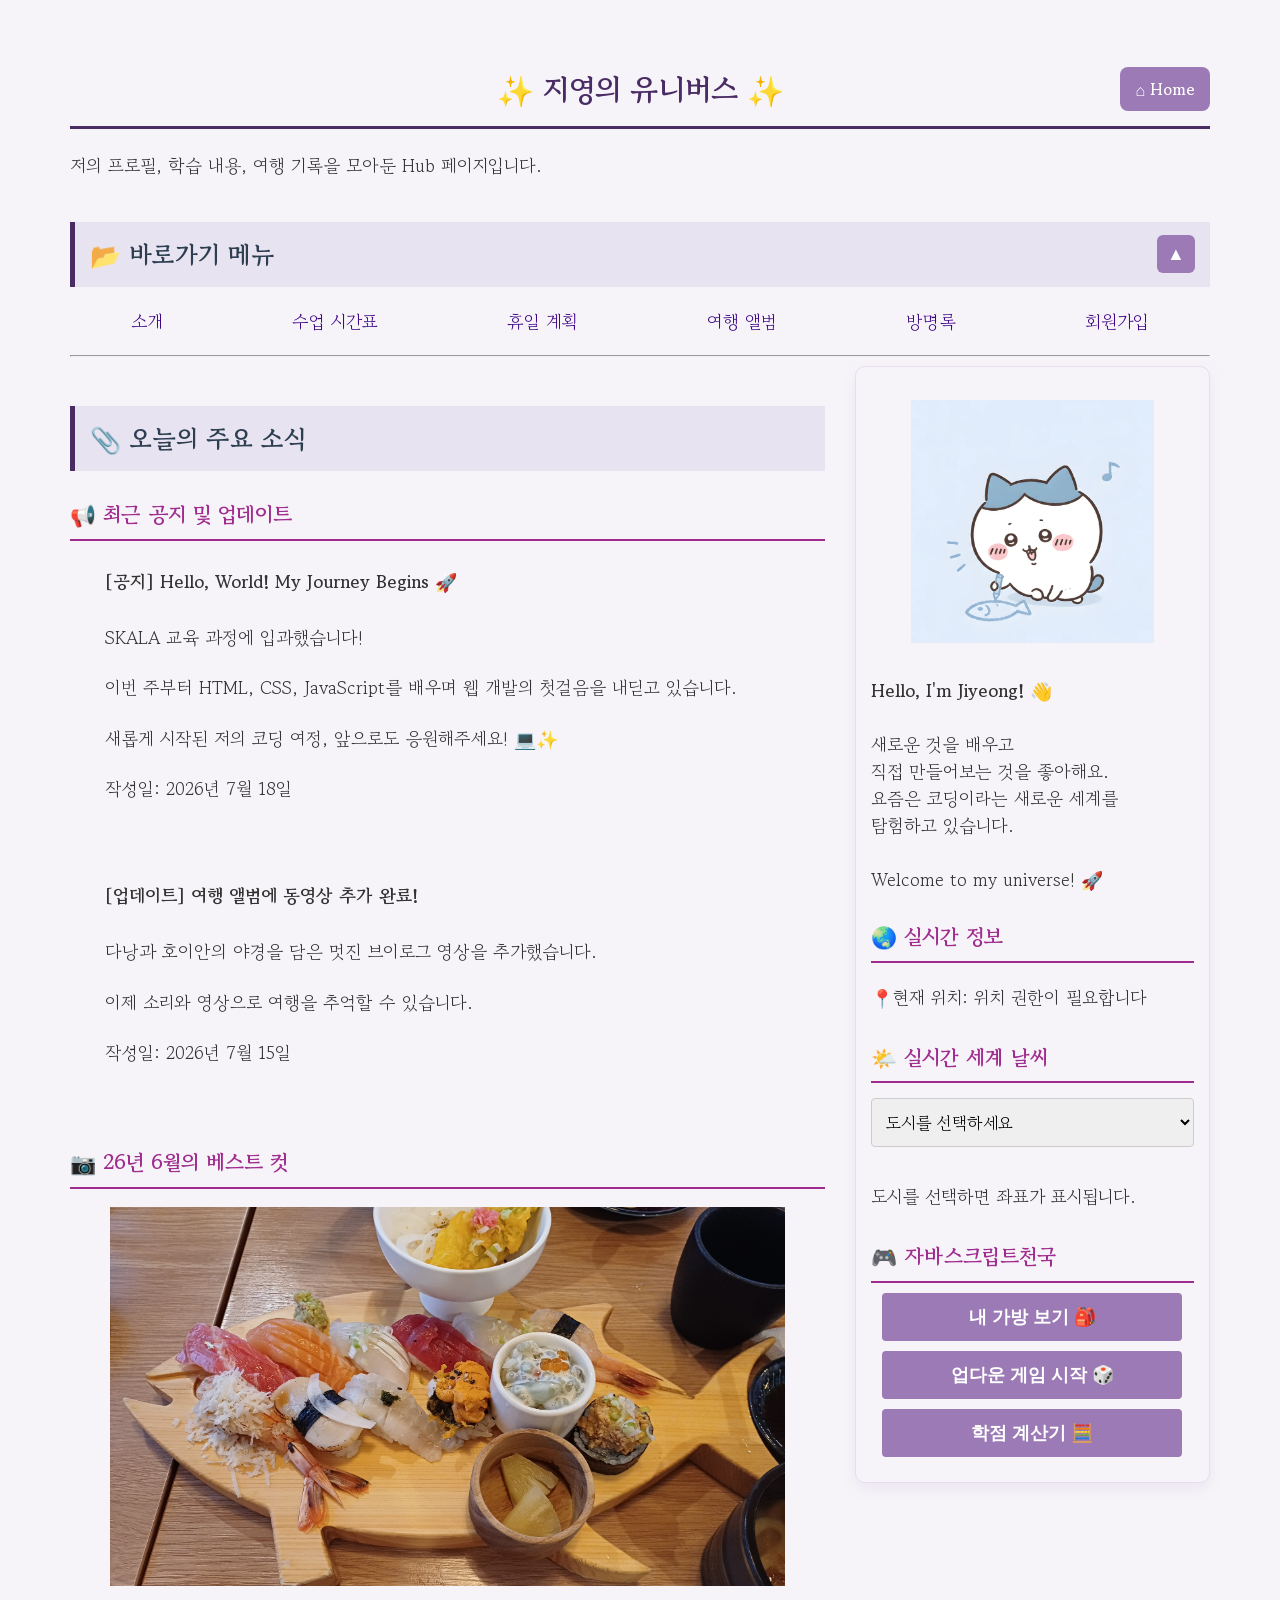
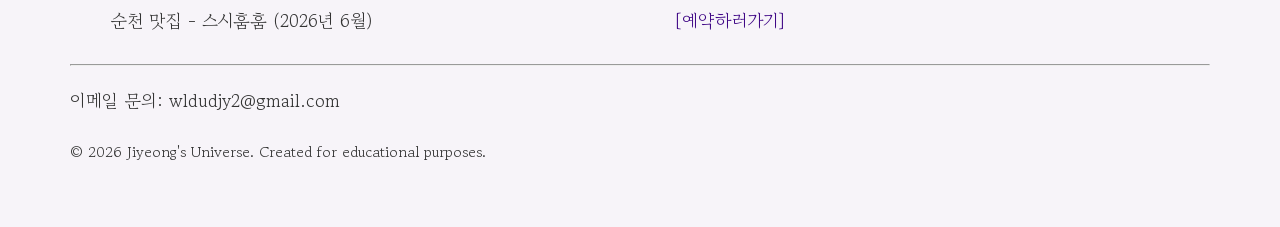
==== commit e2340912: "프로필 이미지 수정" ====
--- a/html/index.html
+++ b/html/index.html
@@ -65,7 +65,7 @@
         <aside>
             <section style="line-height: 1.5;">
             <figure>
-                <img src="../media/profile.png" alt="프로필이미지" style="margin-bottom: 10px;">
+                <img src="../media/profile.PNG" alt="프로필이미지" style="margin-bottom: 10px;">
             </figure>
                 <p>
                 <strong>Hello, I'm Jiyeong! 👋</strong><br><br>
--- a/css/style.css
+++ b/css/style.css
@@ -28,8 +28,7 @@
     border-radius:8px;
     text-decoration:none;
     font-size:16px;
-    transition: all 0.4s ease;
-    
+    transition: background-color 0.2s ease, color 0.2s ease;
 }
 
 .home-button:hover{
@@ -506,13 +505,13 @@
         flex-shrink: 0;
         padding: 6px 12px;
         font-size: 0;
-        transition: all 0.2s ease;
+        transition: background-color 0.2s ease, color 0.2s ease;
     }
 
     .home-button::before {
         content: "⌂";
         font-size: 14px;
-        transition: all 0.2s ease;
+        transition: background-color 0.2s ease, color 0.2s ease;
     }
 
     /* 1. 메인 메뉴바를 가로 배치에서 세로 쌓기 구조로 변경 */
